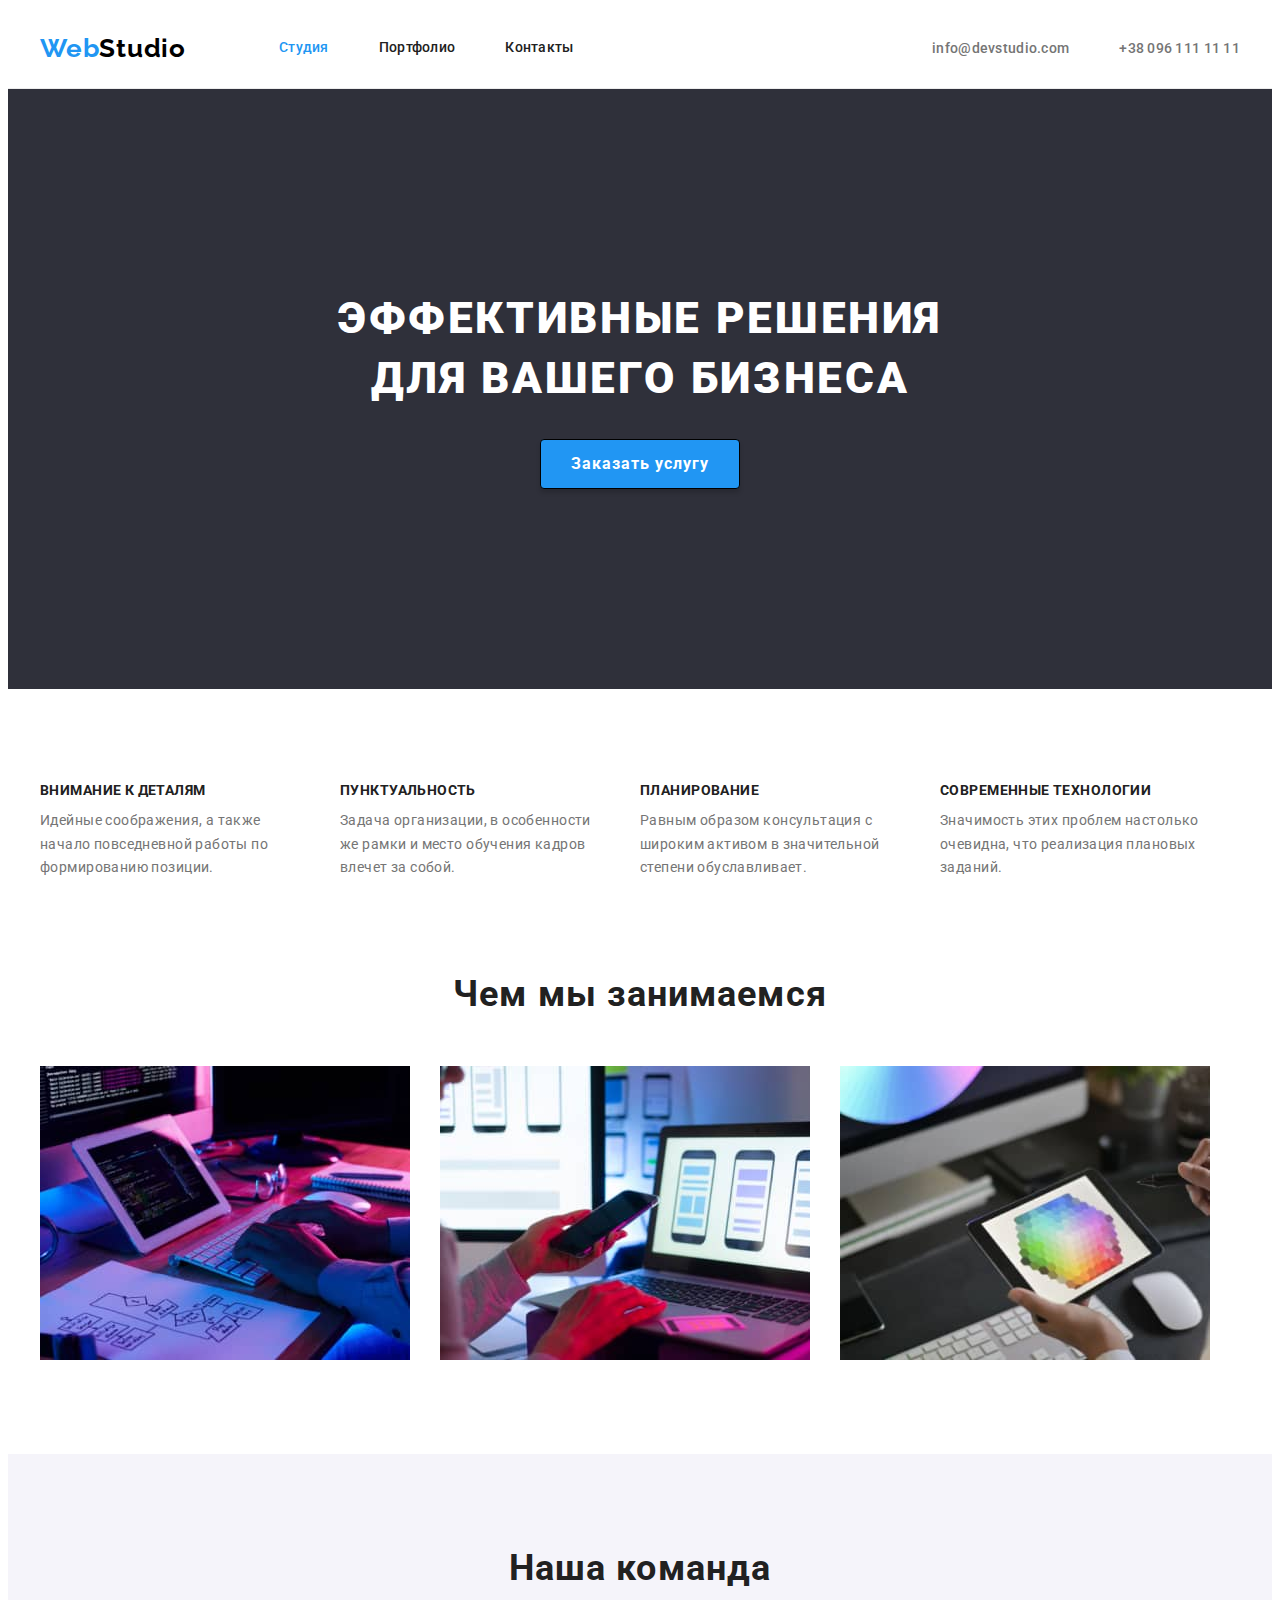
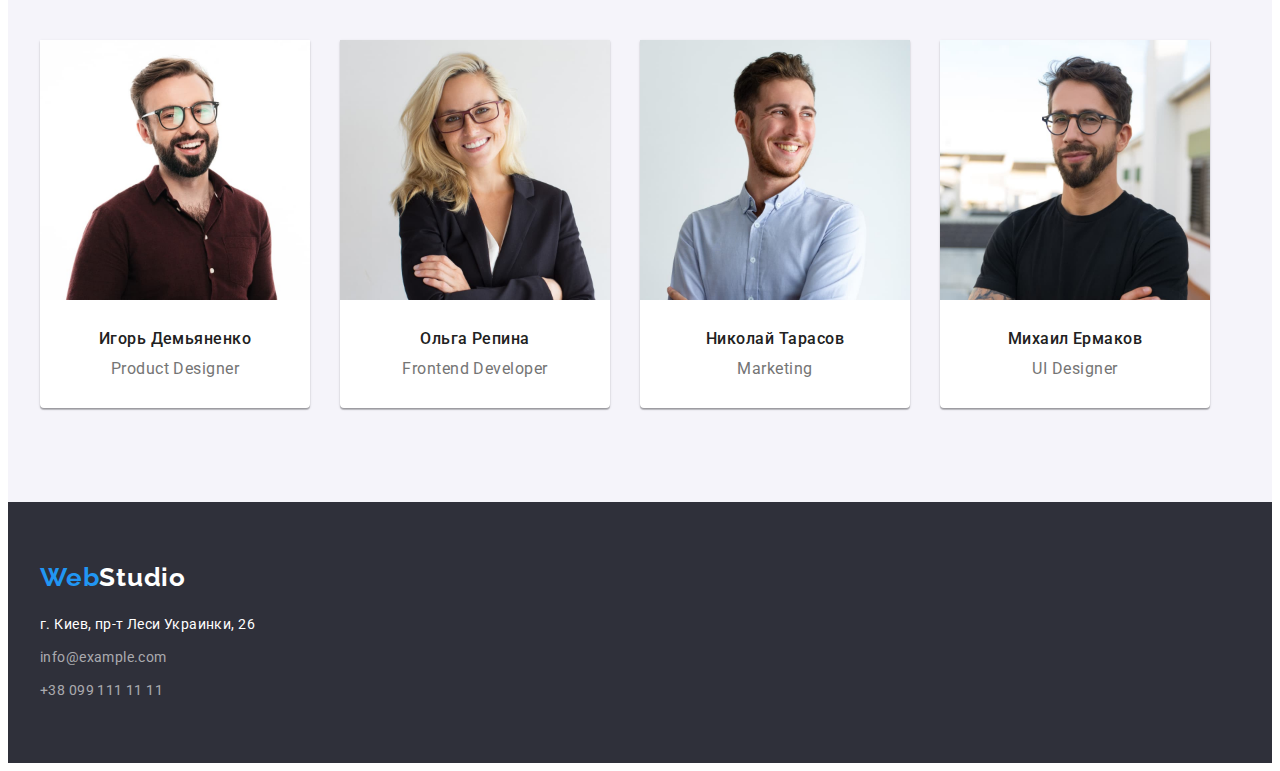
==== index.html @ dbb0ee48 "Initial commit" ====
<!DOCTYPE html>
<html lang="ru">
<head>
    <meta charset="UTF-8">
    <meta http-equiv="X-UA-Compatible" content="IE=edge">
    <meta name="viewport" content="width=device-width, initial-scale=1.0">
    <title>Web Studio (Version 2.1)</title>
    <link rel="preconnect" href="https://fonts.googleapis.com">
    <link rel="preconnect" href="https://fonts.gstatic.com" crossorigin>
    <link href="https://fonts.googleapis.com/css2?family=Raleway:wght@700&family=Roboto:wght@400;500;700;900&display=swap"
          rel="stylesheet">
    <link rel="stylesheet" href="https://cdnjs.cloudflare.com/ajax/libs/modern-normalize/1.1.0/modern-normalize.min.css"
        integrity="sha512-wpPYUAdjBVSE4KJnH1VR1HeZfpl1ub8YT/NKx4PuQ5NmX2tKuGu6U/JRp5y+Y8XG2tV+wKQpNHVUX03MfMFn9Q=="
        crossorigin="anonymous" referrerpolicy="no-referrer" />
    <link rel="stylesheet" href="./css/styles.css">
</head>
<body>
   <!-- Header -->
    <header class="header">
        <div class="header-container">
            <a class="logo" href="./index.html"><span class="logo-accent">Web</span>Studio</a>
            <nav class="navigation">
                <ul class="navigation-list">
                    <li class="navigation-item"><a class="navigation-link current" href="./index.html ">Студия</a></li>
                    <li class="navigation-item"><a class="navigation-link" href="./portfolio.html">Портфолио</a></li>
                    <li class="navigation-item"><a class="navigation-link" href="./index.html">Контакты</a></li>
                </ul>
            </nav>
            <ul class="contact">
                <li class="contact-item"><a class="contact-link" href="mailto:info@devstudio.com">info@devstudio.com</a></li>
                <li class="contact-item"><a class="contact-link" href="tel:+380961111111">+38 096 111 11 11</a></li>
            </ul>
        </div>
      </header>
    <main>
        <!-- Hero -->
        <section class="hero">
            <div class="hero-container">
                <h1 class="hero-title">Эффективные решения для  вашего бизнеса</h1>
                <button class="hero-btn" type="button">Заказать услугу</button>
            </div>

        </section>
        <!-- Benefits -->
        <section class="benefits">
            <div class="benefits-conteiner">
                <h2 class="benefits-title visually-hidden">Наши преимушества</h2>
                <ul class="benefits-list">
                    <li class="benefits-item">
                        <h3 class="benefits-subtitle">Внимание к деталям</h3>
                        <p class="benefits-text">Идейные соображения, а также начало повседневной работы по формированию позиции.</p>
                    </li>
                    <li class="benefits-item">
                        <h3 class="benefits-subtitle">Пунктуальность</h3>
                        <p class="benefits-text">Задача организации, в особенности же рамки и место обучения кадров влечет за собой.</p>
                    </li>
                    <li class="benefits-item">
                        <h3 class="benefits-subtitle">Планирование</h3>
                        <p class="benefits-text">Равным образом консультация с широким активом в значительной степени обуславливает.</p>
                    </li>
                    <li class="benefits-item">
                        <h3 class="benefits-subtitle">Современные технологии</h3>
                        <p class="benefits-text">Значимость этих проблем настолько очевидна, что реализация плановых заданий.</p>
                    </li>
                </ul>
            </div>
        </section>
        <!-- What we do -->
        <section class="works">
            <div class="work-contanier">
                <h2 class="works-title">Чем мы занимаемся</h2>
                <ul class="works-list">
                    <li class="works-item"><img src="./images/section-work-img-1.jpg" alt="Програмирование" width="370" height="294">
                    </li>
                    <li class="works-item"><img src="./images/section-work-img-2.jpg" alt="Разработка мобильных преложений" width="370"
                            height="294"></li>
                    <li class="works-item"><img src="./images/section-work-img-3.jpg" alt="Веб-дизайн" width="370" height="294"></li>
                </ul>
            </div>
        </section>
        <!-- Our team -->
        <section class="team">
            <div class="team-container">
                <h2 class="team-title">Наша команда</h2>
                <ul class="team-list">
                    <li class="team-item">
                        <img src="./images/section-team-img-1.jpg" alt="Фотография Игоря Демьяненко" width="270" height="260">
                            <div class="team-content">
                                <h3 class="team-subtitle">Игорь Демьяненко</h3>
                                <p class="team-text">Product Designer</p>
                            </div>
                    </li>
                    <li class="team-item">
                        <img src="./images/section-team-img-2.jpg" alt="Фотография Ольги Репиной" width="270" height="260">
                            <div class="team-content">
                                <h3 class="team-subtitle">Ольга Репина</h3>
                                <p class="team-text">Frontend Developer</p>
                            </div>
                    </li>
                    <li class="team-item">
                        <img src="./images/section-team-img-3.jpg" alt="Фотография Николая Тарасова" width="270" height="260">
                            <div class="team-content">
                                <h3 class="team-subtitle">Николай Тарасов</h3>
                                <p class="team-text">Marketing</p>
                        </div>
                    </li>
                    <li class="team-item">
                        <img src="./images/section-team-img-4.jpg" alt="Фотография Михаила Ермакова" width="270" height="260">
                            <div class="team-content">
                                <h3 class="team-subtitle">Михаил Ермаков</h3>
                                <p class="team-text">UI Designer</p>
                            </div>
                    </li>
                </ul>
            </div>
        </section>
    </main>
    <!-- Footer -->
    <footer class="footer">
        <div class="footer-container">
            <a class="logo" href="./index.html"><span class="logo-accent">Web</span>Studio</a>
            <address class="address">
                <ul class="address-list">
                    <li class="address-item"><a class="address-link map" href="https://goo.gl/maps/YhkQZhRq1PfooUT18">г. Киев, пр-т
                            Леси Украинки, 26</a> </li>
                    <li class="address-item"><a class="address-link" href="mailto:info@example.com">info@example.com</a></li>
                    <li class="address-item"><a class="address-link" href="tel:+380991111111">+38 099 111 11 11</a></li>
                </ul>
            </address>
        </div>
    </footer> 
</body>
</html>
---- css/styles.css ----
/* General styles */
:root {
    --main-text-color: #757575;
    --title-text-color: #212121;
    --white-text-color: #FFFFFF;
    --accent-color: #2196F3;
    --background-gray: #F5F4FA;
    --backgroun-white: #FFFFFF;
    --background-accent: #2F303A;
}

body {
    font-family: 'Roboto', sans-serif;
    color: var(--main-text-color);
    background-color: var(--background-white);
}
img {
    display: block; 
    max-width: 100%; 
    height: auto;
}
.header {
    border-bottom: 1px solid #ECECEC;
}
.header-container {
    display: flex;
    align-items: center;
    width: 1200px;
    margin-left: auto;
    margin-right: auto;
    padding-left: 15px;
    padding-right: 15px;
    }

/* Header */
.logo{
    margin-right: 93px;

    font-family: 'Raleway';
    font-weight: 700;
    font-size: 26px;
    line-height: 1.19;
    letter-spacing: 0.03em;
    color: #000000;
    text-decoration: none;
}

.logo-accent {
    color: var(--accent-color);
    }
.navigation {
    display: flex;
}
.navigation-list {
    display: flex;
    list-style: none;
    margin-top: 0;
    margin-bottom: 0;
    padding-left: 0;
}
.navigation-item {
    margin-right: 50px;
    }   
.navigation-item:last-child {
    margin-right: 0;
}
.navigation-link {
    display: block;
    text-decoration: none;
    font-weight: 500;
    font-size: 14px;
    line-height: 1.14; 
    letter-spacing: 0.02em;
    color: var(--title-text-color);
    padding-top: 32px;
    padding-bottom: 32px;
}
.navigation-link:hover,
.navigation-link:focus
.navigation-link:active{
    color: var(--accent-color);
}
.navigation-link.current{
    color: var(--accent-color);
}
.navigation-container{
    display: flex;
}
.contact{
    list-style: none;
    display: flex;
    margin-top: 0;
    margin-bottom: 0;
    margin-left: auto;
    padding-left: 0;
}
.contact-item + .contact-item {
    margin-left: 50px;
}
.contact-link{
    padding-top: 32px;
    padding-bottom: 32px;
    text-decoration: none;
    font-weight: 500;
    font-size: 14px;
    line-height: 1.14;
    letter-spacing: 0.02em;
    color: var(--main-text-color);
}

.contact-link:hover,
.contact-link:focus,
.contact-link:active{
    color: var(--accent-color);
}
/* Hero */
.hero{
    background-color:var(--background-accent);
    text-align: center;
}
.hero-container {
    width: 1200px;
    padding-top: 200px;
    padding-left: 15px;
    padding-right: 15px;
    padding-bottom: 200px;
    margin-left: auto;
    margin-right: auto;
}
.hero-title{
    margin-top: 0;
    margin-bottom: 30px;
    margin-left: auto;
    margin-right: auto;
    font-weight: 900;
    width: 696px;
    font-size: 44px;
    line-height: 1.36;
    text-align: center;
    letter-spacing: 0.06em;
    text-transform: uppercase;
    color: var(--white-text-color)
}
.hero-btn{
    width: 200px;
    height: 50px;
    font-family: 'Roboto';
    font-weight: 700;
    font-size: 16px;
    line-height: 1.88;
    align-items: center;
    text-align: center;
    letter-spacing: 0.06em;
    border: 1px solid #000000;
    box-sizing: border-box;
    box-shadow: 0px 4px 4px rgba(0, 0, 0, 0.15);
    border-radius: 4px;
    color: var(--white-text-color);
    background-color:var(--accent-color);
    cursor: pointer;
    }
.hero-btn:hover,
.hero-btn:focus{
    background-color: #188CE8;
    border: 1px solid #000000;
    box-sizing: border-box;
    box-shadow: 0px 4px 4px rgba(0, 0, 0, 0.15);
    border-radius: 4px;
}
/* Benefits */
.benefits {
    padding-bottom: 94px;
    padding-top: 94px;
}
.benefits-conteiner{
    width: 1200px;
    padding-left: 15px;
    padding-right: 15px;
    margin-left: auto;
    margin-right: auto;
}

.benefits-title.visually-hidden {
    position: absolute;
    width: 1px;
    height: 1px;
    margin: -1px;
    border: 0;
    padding: 0;
    white-space: nowrap;
    clip-path: inset(100%);
    clip: rect(0 0 0 0);
    overflow: hidden;
}
.benefits-list{
    margin-top: 0;
    margin-bottom: 0;
    padding-left: 0;
    display: flex;
    list-style: none;
}
.benefits-item {
    display: block;
    margin-right: 30px;
    width: 270px;
    }
.benefits-item:last-child{
    margin-right: 0;
}
.benefits-subtitle{
    margin-bottom: 10px;
    margin-top: 0;
    margin-left: 0;
    margin-right: 0;
    font-family: 'Roboto';
    font-weight: 700;
    font-size: 14px;
    line-height: 1.14;
    letter-spacing: 0.03em;
    text-transform: uppercase;
    color: var(--title-text-color);
}
.benefits-text{
    margin-top: 0;
    margin-bottom: 0;
    /* margin-right: 30px; */
    margin-left: 0;
    font-weight: 400;
    font-size: 14px;
    line-height: 1.71;    
    letter-spacing: 0.03em;
}
/* What we do */
.works {
    
    padding-bottom: 94px;
}
.work-contanier{
    width: 1200px;
    padding-left: 15px;
    padding-right: 15px;
    margin-left: auto;
    margin-right: auto;
}
.works-title{
    margin-top: 0;
    margin-bottom: 50px;
    margin-right: 0;
    font-weight: 700;
    font-size: 36px;
    line-height: 1.16;
    text-align: center;
    letter-spacing: 0.03em;
    color: var(--title-text-color);
}
.works-list{
    display: flex;
    margin-top: 0;
    margin-bottom: 0;
    padding-left: 0;
    list-style: none;
    margin-right: 0;
}
.works-item{
    margin-right: 30px;
}
.works-item:last-child{
    margin-right: 0;
}
/* Our team */
.team {
    background-color: var(--background-gray);
    padding-top: 94px;
    padding-bottom: 94px;
}
.team-container{
    width: 1200px;
    padding-left: 15px;
    padding-right: 15px;
    margin-left: auto;
    margin-right: auto;
}
.team-list{
    list-style: none;
    display: flex;
    margin-top: 0;
    margin-bottom: 0;
    padding-left: 0;
}
.team-title {
    margin-top: 0;
    margin-bottom: 50px;
    font-weight: 700;
    font-size: 36px;
    line-height: 1.16;
    text-align: center;
    letter-spacing: 0.03em;
    color: var(--title-text-color);
}
.team-item{
    margin-right: 30px;
    background: var(--backgroun-white);
    box-shadow: 0px 1px 3px rgba(0, 0, 0, 0.12),
    0px 1px 1px rgba(0, 0, 0, 0.14),
    0px 2px 1px rgba(0, 0, 0, 0.2);
    border-radius: 0px 0px 4px 4px;
}
.team-item:last-child{
    margin-right: 0;
}
.team-content {
    padding-top: 30px;
    padding-bottom: 30px;
}
.team-subtitle{
    margin-top: 0;
    margin-bottom: 10px;
    margin-left: auto;
    margin-right: auto;
    font-weight: 500;
    font-size: 16px;
    line-height: 1.18;
    letter-spacing: 0.03em;
    text-align: center;
    color: var(--title-text-color);
}
.team-text{
    margin-top: 0;
    margin-bottom: 0;
    text-align: center;
    font-weight: 400;
    font-size: 16px;
    line-height: 1.19;
    letter-spacing: 0.03em;
}

/* Footer */
.footer{
    background-color: var(--background-accent);
    padding-top: 60px;
    padding-bottom: 60px;
}
.footer-container {
    width: 1200px;
    padding-left: 15px;
    padding-right: 15px;
    margin-left: auto;
    margin-right: auto;
}
.footer-container .logo{
    margin-right: 0;
    margin-bottom: 20px;
    color: var(--white-text-color);
}
.address-item{
    margin-bottom: 9px;
}
.address-item:last-child{
    margin-bottom: 0;
}
.address-list{
    margin-top: 20px;
    margin-bottom: 0;
    padding-left: 0;
    list-style: none;

}
.address-link.map{
    color: var(--white-text-color);
}
.address-link{
    font-style: normal;
    text-decoration: none;
    font-weight: 400;
    font-size: 14px;
    line-height: 1.71;
    letter-spacing: 0.03em;
    color: rgba(255, 255, 255, 0.6);
}
.address-link:hover,
.address-link:focus{
    color: var(--accent-color);
}
/* Portfolio */
.portfolio {
    padding-top: 94px;
    padding-bottom: 94px;
}
.portfolio-container{
    width: 1200px;
    padding-left: 15px;
    padding-right: 15px;
    margin-left: auto;
    margin-right: auto;
    margin-bottom: 50px;
}
.portfolio-list{
    margin-top: 0;
    margin-bottom: 0;
    padding-left: 0;
    display: flex;
    list-style: none;
    justify-content: center;
}
.portfolio-item{
    margin-right: 8px;
}
.portfolio-item:last-child{
    margin-right: 0;
}
.portfolio-btn{
    background: var(--background-gray);
    box-sizing: border-box;
    height: 38px;
    padding: 6px 22px;
    border-radius: 4px;
    font-family: 'Roboto';
    font-style: normal;
    font-weight: 500;
    font-size: 16px;
    line-height: 1.62;
    letter-spacing: 0.03em;
    color: var(--title-text-color);
    cursor: pointer;
    border: none;
}
.portfolio-btn:hover,
.portfolio-btn:focus,
.portfolio-btn:active{
    background-color: var(--accent-color);
    color: var(--white-text-color);
    box-shadow: 0px 4px 4px rgba(0, 0, 0, 0.25);
}
/* Examples */
.examples-container{
    display: flex;
    width: 1200px;
    padding-left: 15px;
    padding-right: 15px;
    /* padding-top: 60px;
    padding-bottom: 60px; */
    margin-left: auto;
    margin-right: auto;
}
.examples-list{
    display: flex;
    flex-wrap: wrap;
    margin: 0;
    padding: 0;
    list-style: none;
    margin-top: -30px;
    margin-left: -30px;
}
.examples-item{
    flex-basis: calc(100% / 3 - 30px);
    background: var(--backgroun-white);
    margin-top: 30px;
    margin-left: 30px;


}
.examples-link{
    text-decoration: none;
}
.examples-link img{
    display: block;
}
.examples-text-content {
    padding: 20px;
    border: 1px solid #EEEEEE;
}
.examples-title{
    margin-top: 0;
    margin-bottom: 4px;
    font-family: 'Roboto';
    font-weight: 700;
    font-size: 18px;
    line-height: 2;
     letter-spacing: 0.06em;
    color: var(--title-text-color);
}
.examples-text{
    margin-top: 0;
    margin-bottom: 0;
    font-family: 'Roboto';
    font-style: normal;
    font-weight: 400;
    font-size: 16px;
    line-height: 1.88;
    letter-spacing: 0.03em;
    color: var(--main-text-color);
}
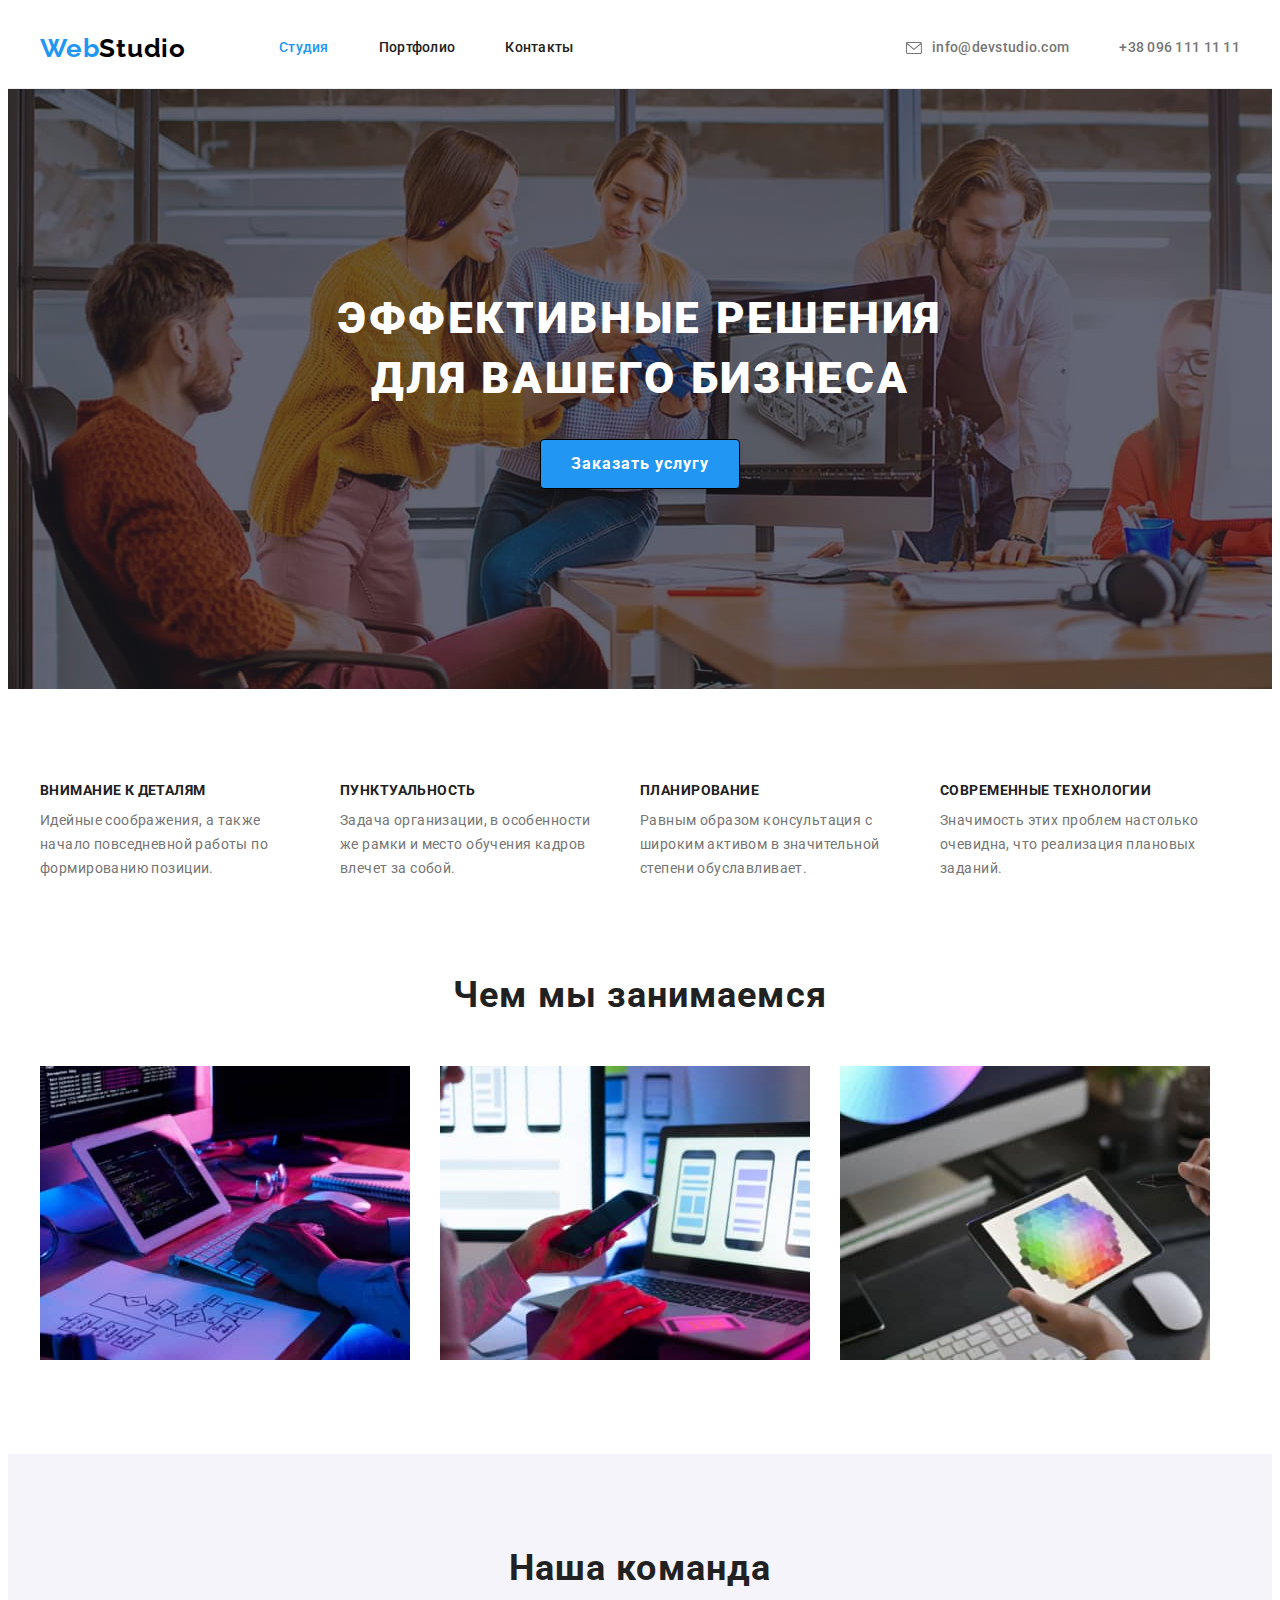
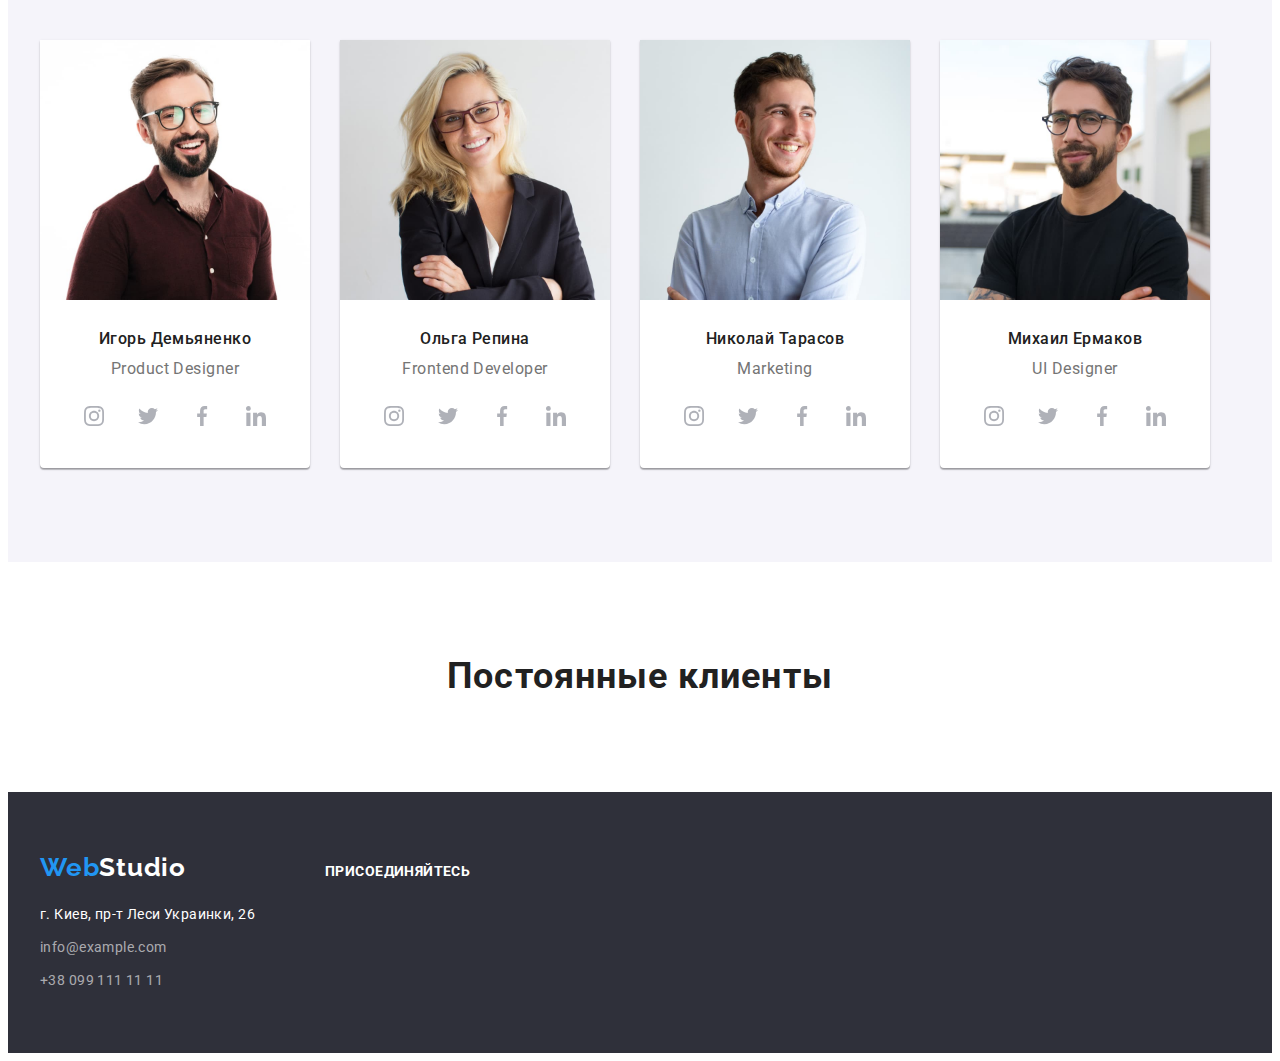
==== commit 332a67ae: "Виконує наполовину Homework 4" ====
--- a/index.html
+++ b/index.html
@@ -27,7 +27,12 @@
                 </ul>
             </nav>
             <ul class="contact">
-                <li class="contact-item"><a class="contact-link" href="mailto:info@devstudio.com">info@devstudio.com</a></li>
+                <li class="contact-item">
+                    <a class="contact-link" href="mailto:info@devstudio.com">
+                        <svg class="contact-icon" width="16" height="12">
+                            <use href="./images/icons.svg#icon-envelope"></use>
+                        </svg>info@devstudio.com</a>
+                </li>
                 <li class="contact-item"><a class="contact-link" href="tel:+380961111111">+38 096 111 11 11</a></li>
             </ul>
         </div>
@@ -88,6 +93,32 @@
                             <div class="team-content">
                                 <h3 class="team-subtitle">Игорь Демьяненко</h3>
                                 <p class="team-text">Product Designer</p>
+                                <ul class="socials-list">
+                                    <li class="social-item">
+                                        <a class="social-link" href="./index.html" aria-label="иконка Instagram">
+                                            <svg class="social-icon" width="20" height="20">
+                                                <use href="./images/icons.svg#icon-instagram"></use>
+                                            </svg>
+                                        </a></li>
+                                    <li class="social-item">
+                                        <a class="social-link" href="./index.html" aria-label="иконка Twitter">
+                                            <svg class="social-icon" width="20" height="20">
+                                                <use href="./images/icons.svg#icon-twitter"></use>
+                                            </svg>
+                                        </a></li>
+                                    <li class="social-item">
+                                        <a class="social-link" href="./index.html" aria-label="иконка Facebook">
+                                            <svg class="social-icon" width="20" height="20">
+                                                <use href="./images/icons.svg#icon-facebook"></use>
+                                            </svg>
+                                        </a></li>
+                                    <li class="social-item">
+                                        <a class="social-link" href="./index.html" aria-label="иконка LinkedIn">
+                                            <svg class="social-icon" width="20" height="20">
+                                                <use href="./images/icons.svg#icon-linkedin"></use>
+                                            </svg>
+                                        </a></li>
+                                </ul>
                             </div>
                     </li>
                     <li class="team-item">
@@ -95,6 +126,36 @@
                             <div class="team-content">
                                 <h3 class="team-subtitle">Ольга Репина</h3>
                                 <p class="team-text">Frontend Developer</p>
+                                <ul class="socials-list">
+                                    <li class="social-item">
+                                        <a class="social-link" href="./index.html" aria-label="иконка Instagram">
+                                            <svg class="social-icon" width="20" height="20">
+                                                <use href="./images/icons.svg#icon-instagram"></use>
+                                            </svg>
+                                        </a>
+                                    </li>
+                                    <li class="social-item">
+                                        <a class="social-link" href="./index.html" aria-label="иконка Twitter">
+                                            <svg class="social-icon" width="20" height="20">
+                                                <use href="./images/icons.svg#icon-twitter"></use>
+                                            </svg>
+                                        </a>
+                                    </li>
+                                    <li class="social-item">
+                                        <a class="social-link" href="./index.html" aria-label="иконка Facebook">
+                                            <svg class="social-icon" width="20" height="20">
+                                                <use href="./images/icons.svg#icon-facebook"></use>
+                                            </svg>
+                                        </a>
+                                    </li>
+                                    <li class="social-item">
+                                        <a class="social-link" href="./index.html" aria-label="иконка LinkedIn">
+                                            <svg class="social-icon" width="20" height="20">
+                                                <use href="./images/icons.svg#icon-linkedin"></use>
+                                            </svg>
+                                        </a>
+                                    </li>
+                                </ul>
                             </div>
                     </li>
                     <li class="team-item">
@@ -102,6 +163,36 @@
                             <div class="team-content">
                                 <h3 class="team-subtitle">Николай Тарасов</h3>
                                 <p class="team-text">Marketing</p>
+                                <ul class="socials-list">
+                                    <li class="social-item">
+                                        <a class="social-link" href="./index.html" aria-label="иконка Instagram">
+                                            <svg class="social-icon" width="20" height="20">
+                                                <use href="./images/icons.svg#icon-instagram"></use>
+                                            </svg>
+                                        </a>
+                                    </li>
+                                    <li class="social-item">
+                                        <a class="social-link" href="./index.html" aria-label="иконка Twitter">
+                                            <svg class="social-icon" width="20" height="20">
+                                                <use href="./images/icons.svg#icon-twitter"></use>
+                                            </svg>
+                                        </a>
+                                    </li>
+                                    <li class="social-item">
+                                        <a class="social-link" href="./index.html" aria-label="иконка Facebook">
+                                            <svg class="social-icon" width="20" height="20">
+                                                <use href="./images/icons.svg#icon-facebook"></use>
+                                            </svg>
+                                        </a>
+                                    </li>
+                                    <li class="social-item">
+                                        <a class="social-link" href="./index.html" aria-label="иконка LinkedIn">
+                                            <svg class="social-icon" width="20" height="20">
+                                                <use href="./images/icons.svg#icon-linkedin"></use>
+                                            </svg>
+                                        </a>
+                                    </li>
+                                </ul>
                         </div>
                     </li>
                     <li class="team-item">
@@ -109,8 +200,58 @@
                             <div class="team-content">
                                 <h3 class="team-subtitle">Михаил Ермаков</h3>
                                 <p class="team-text">UI Designer</p>
+                                <ul class="socials-list">
+                                    <li class="social-item">
+                                        <a class="social-link" href="./index.html" aria-label="иконка Instagram">
+                                            <svg class="social-icon" width="20" height="20">
+                                                <use href="./images/icons.svg#icon-instagram"></use>
+                                            </svg>
+                                        </a>
+                                    </li>
+                                    <li class="social-item">
+                                        <a class="social-link" href="./index.html" aria-label="иконка Twitter">
+                                            <svg class="social-icon" width="20" height="20">
+                                                <use href="./images/icons.svg#icon-twitter"></use>
+                                            </svg>
+                                        </a>
+                                    </li>
+                                    <li class="social-item">
+                                        <a class="social-link" href="./index.html" aria-label="иконка Facebook">
+                                            <svg class="social-icon" width="20" height="20">
+                                                <use href="./images/icons.svg#icon-facebook"></use>
+                                            </svg>
+                                        </a>
+                                    </li>
+                                    <li class="social-item">
+                                        <a class="social-link" href="./index.html" aria-label="иконка LinkedIn">
+                                            <svg class="social-icon" width="20" height="20">
+                                                <use href="./images/icons.svg#icon-linkedin"></use>
+                                            </svg>
+                                        </a>
+                                    </li>
+                                </ul>
                             </div>
                     </li>
+                </ul>
+            </div>
+        </section>
+        <!-- Clients -->
+        <section class="clients">
+            <div class="clients-container">
+                <h2 class="clients-title">Постоянные клиенты</h2>
+                <ul class="clients-list">
+                    <li class="clients-item">
+                        <a class="clients-link" href="./index.html"></a></li>
+                    <li class="clients-item">
+                        <a class="clients-link" href="./index.html"></a></li>
+                    <li class="clients-item">
+                        <a class="clients-link" href="./index.html"></a></li>
+                    <li class="clients-item">
+                        <a class="clients-link" href="./index.html"></a></li>
+                    <li class="clients-item">
+                        <a class="clients-link" href="./index.html"></a></li>
+                    <li class="clients-item">
+                        <a class="clients-link" href="./index.html"></a></li>
                 </ul>
             </div>
         </section>
@@ -118,6 +259,7 @@
     <!-- Footer -->
     <footer class="footer">
         <div class="footer-container">
+            <div class="footer-content">
             <a class="logo" href="./index.html"><span class="logo-accent">Web</span>Studio</a>
             <address class="address">
                 <ul class="address-list">
@@ -127,6 +269,16 @@
                     <li class="address-item"><a class="address-link" href="tel:+380991111111">+38 099 111 11 11</a></li>
                 </ul>
             </address>
+            </div>
+            <div class="join">
+                <h3 class="join-title">присоединяйтесь</h3>
+                <ul class="join-list">
+                    <li class="join-item"><a class="join-link" href="./index.html""></a></li>
+                    <li class="join-item"><a class="join-link" href="./index.html""></a></li>
+                    <li class="join-item"><a class="join-link" href="./index.html""></a></li>
+                    <li class="join-item"><a class="join-link" href="./index.html""></a></li>
+                </ul>
+            </div>
         </div>
     </footer> 
 </body>
--- a/css/styles.css
+++ b/css/styles.css
@@ -1,492 +1,586 @@
 /* General styles */
 :root {
-    --main-text-color: #757575;
-    --title-text-color: #212121;
-    --white-text-color: #FFFFFF;
-    --accent-color: #2196F3;
-    --background-gray: #F5F4FA;
-    --backgroun-white: #FFFFFF;
-    --background-accent: #2F303A;
+  --main-text-color: #757575;
+  --title-text-color: #212121;
+  --white-text-color: #ffffff;
+  --accent-color: #2196f3;
+  --grey-icon-color: #afb1b8;
+  --background-gray: #f5f4fa;
+  --backgroun-white: #ffffff;
+  --background-accent: #2f303a;
 }
 
 body {
-    font-family: 'Roboto', sans-serif;
-    color: var(--main-text-color);
-    background-color: var(--background-white);
+  font-family: 'Roboto', sans-serif;
+  color: var(--main-text-color);
+  background-color: var(--background-white);
 }
 img {
-    display: block; 
-    max-width: 100%; 
-    height: auto;
+  display: block;
+  max-width: 100%;
+  height: auto;
 }
 .header {
-    border-bottom: 1px solid #ECECEC;
+  border-bottom: 1px solid #ececec;
 }
 .header-container {
-    display: flex;
-    align-items: center;
-    width: 1200px;
-    margin-left: auto;
-    margin-right: auto;
-    padding-left: 15px;
-    padding-right: 15px;
-    }
+  display: flex;
+  align-items: center;
+  width: 1200px;
+  margin-left: auto;
+  margin-right: auto;
+  padding-left: 15px;
+  padding-right: 15px;
+}
 
 /* Header */
-.logo{
-    margin-right: 93px;
-
-    font-family: 'Raleway';
-    font-weight: 700;
-    font-size: 26px;
-    line-height: 1.19;
-    letter-spacing: 0.03em;
-    color: #000000;
-    text-decoration: none;
+.logo {
+  margin-right: 93px;
+
+  font-family: 'Raleway';
+  font-weight: 700;
+  font-size: 26px;
+  line-height: 1.19;
+  letter-spacing: 0.03em;
+  color: #000000;
+  text-decoration: none;
 }
 
 .logo-accent {
-    color: var(--accent-color);
-    }
+  color: var(--accent-color);
+}
 .navigation {
-    display: flex;
+  display: flex;
 }
 .navigation-list {
-    display: flex;
-    list-style: none;
-    margin-top: 0;
-    margin-bottom: 0;
-    padding-left: 0;
+  display: flex;
+  list-style: none;
+  margin-top: 0;
+  margin-bottom: 0;
+  padding-left: 0;
 }
 .navigation-item {
-    margin-right: 50px;
-    }   
+  margin-right: 50px;
+}
 .navigation-item:last-child {
-    margin-right: 0;
+  margin-right: 0;
 }
 .navigation-link {
-    display: block;
-    text-decoration: none;
-    font-weight: 500;
-    font-size: 14px;
-    line-height: 1.14; 
-    letter-spacing: 0.02em;
-    color: var(--title-text-color);
-    padding-top: 32px;
-    padding-bottom: 32px;
+  display: block;
+  text-decoration: none;
+  font-weight: 500;
+  font-size: 14px;
+  line-height: 1.14;
+  letter-spacing: 0.02em;
+  color: var(--title-text-color);
+  padding-top: 32px;
+  padding-bottom: 32px;
 }
 .navigation-link:hover,
-.navigation-link:focus
-.navigation-link:active{
-    color: var(--accent-color);
-}
-.navigation-link.current{
-    color: var(--accent-color);
-}
-.navigation-container{
-    display: flex;
-}
-.contact{
-    list-style: none;
-    display: flex;
-    margin-top: 0;
-    margin-bottom: 0;
-    margin-left: auto;
-    padding-left: 0;
+.navigation-link:focus .navigation-link:active {
+  color: var(--accent-color);
+}
+.navigation-link.current {
+  color: var(--accent-color);
+}
+.navigation-container {
+  display: flex;
+}
+.contact {
+  list-style: none;
+  display: flex;
+  margin-top: 0;
+  margin-bottom: 0;
+  margin-left: auto;
+  padding-left: 0;
+}
+.contact-item {
 }
 .contact-item + .contact-item {
-    margin-left: 50px;
-}
-.contact-link{
-    padding-top: 32px;
-    padding-bottom: 32px;
-    text-decoration: none;
-    font-weight: 500;
-    font-size: 14px;
-    line-height: 1.14;
-    letter-spacing: 0.02em;
-    color: var(--main-text-color);
+  margin-left: 50px;
+}
+.contact-link {
+  display: flex;
+  align-items: center;
+  justify-content: center;
+  padding-top: 32px;
+  padding-bottom: 32px;
+  text-decoration: none;
+  font-weight: 500;
+  font-size: 14px;
+  line-height: 1.14;
+  letter-spacing: 0.02em;
+  color: var(--main-text-color);
+}
+.contact-icon {
+  margin-right: 10px;
+  fill: var(--main-text-color);
 }
 
 .contact-link:hover,
 .contact-link:focus,
-.contact-link:active{
-    color: var(--accent-color);
+.contact-link:active {
+  color: var(--accent-color);
 }
 /* Hero */
-.hero{
-    background-color:var(--background-accent);
-    text-align: center;
+.hero {
+  background-image: linear-gradient(to right, rgba(47, 48, 58, 0.4), rgba(47, 48, 58, 0.4)),
+    url(../images/hero.jpg);
+  background-color: var(--background-accent);
+  text-align: center;
+  max-width: 1600px;
+  min-height: 600px;
+  margin-left: auto;
+  margin-right: auto;
+
+  background-size: cover;
 }
 .hero-container {
-    width: 1200px;
-    padding-top: 200px;
-    padding-left: 15px;
-    padding-right: 15px;
-    padding-bottom: 200px;
-    margin-left: auto;
-    margin-right: auto;
-}
-.hero-title{
-    margin-top: 0;
-    margin-bottom: 30px;
-    margin-left: auto;
-    margin-right: auto;
-    font-weight: 900;
-    width: 696px;
-    font-size: 44px;
-    line-height: 1.36;
-    text-align: center;
-    letter-spacing: 0.06em;
-    text-transform: uppercase;
-    color: var(--white-text-color)
-}
-.hero-btn{
-    width: 200px;
-    height: 50px;
-    font-family: 'Roboto';
-    font-weight: 700;
-    font-size: 16px;
-    line-height: 1.88;
-    align-items: center;
-    text-align: center;
-    letter-spacing: 0.06em;
-    border: 1px solid #000000;
-    box-sizing: border-box;
-    box-shadow: 0px 4px 4px rgba(0, 0, 0, 0.15);
-    border-radius: 4px;
-    color: var(--white-text-color);
-    background-color:var(--accent-color);
-    cursor: pointer;
-    }
+  width: 1200px;
+  padding-top: 200px;
+  padding-left: 15px;
+  padding-right: 15px;
+  padding-bottom: 200px;
+  margin-left: auto;
+  margin-right: auto;
+}
+.hero-title {
+  margin-top: 0;
+  margin-bottom: 30px;
+  margin-left: auto;
+  margin-right: auto;
+  font-weight: 900;
+  width: 696px;
+  font-size: 44px;
+  line-height: 1.36;
+  text-align: center;
+  letter-spacing: 0.06em;
+  text-transform: uppercase;
+  color: var(--white-text-color);
+}
+.hero-btn {
+  width: 200px;
+  height: 50px;
+  font-family: 'Roboto';
+  font-weight: 700;
+  font-size: 16px;
+  line-height: 1.88;
+  align-items: center;
+  text-align: center;
+  letter-spacing: 0.06em;
+  border: 1px solid #000000;
+  box-sizing: border-box;
+  box-shadow: 0px 4px 4px rgba(0, 0, 0, 0.15);
+  border-radius: 4px;
+  color: var(--white-text-color);
+  background-color: var(--accent-color);
+  cursor: pointer;
+}
 .hero-btn:hover,
-.hero-btn:focus{
-    background-color: #188CE8;
-    border: 1px solid #000000;
-    box-sizing: border-box;
-    box-shadow: 0px 4px 4px rgba(0, 0, 0, 0.15);
-    border-radius: 4px;
+.hero-btn:focus {
+  background-color: #188ce8;
+  border: 1px solid #000000;
+  box-sizing: border-box;
+  box-shadow: 0px 4px 4px rgba(0, 0, 0, 0.15);
+  border-radius: 4px;
 }
 /* Benefits */
 .benefits {
-    padding-bottom: 94px;
-    padding-top: 94px;
-}
-.benefits-conteiner{
-    width: 1200px;
-    padding-left: 15px;
-    padding-right: 15px;
-    margin-left: auto;
-    margin-right: auto;
+  padding-bottom: 94px;
+  padding-top: 94px;
+}
+.benefits-conteiner {
+  width: 1200px;
+  padding-left: 15px;
+  padding-right: 15px;
+  margin-left: auto;
+  margin-right: auto;
 }
 
 .benefits-title.visually-hidden {
-    position: absolute;
-    width: 1px;
-    height: 1px;
-    margin: -1px;
-    border: 0;
-    padding: 0;
-    white-space: nowrap;
-    clip-path: inset(100%);
-    clip: rect(0 0 0 0);
-    overflow: hidden;
-}
-.benefits-list{
-    margin-top: 0;
-    margin-bottom: 0;
-    padding-left: 0;
-    display: flex;
-    list-style: none;
+  position: absolute;
+  width: 1px;
+  height: 1px;
+  margin: -1px;
+  border: 0;
+  padding: 0;
+  white-space: nowrap;
+  clip-path: inset(100%);
+  clip: rect(0 0 0 0);
+  overflow: hidden;
+}
+.benefits-list {
+  margin-top: 0;
+  margin-bottom: 0;
+  padding-left: 0;
+  display: flex;
+  list-style: none;
 }
 .benefits-item {
-    display: block;
-    margin-right: 30px;
-    width: 270px;
-    }
-.benefits-item:last-child{
-    margin-right: 0;
-}
-.benefits-subtitle{
-    margin-bottom: 10px;
-    margin-top: 0;
-    margin-left: 0;
-    margin-right: 0;
-    font-family: 'Roboto';
-    font-weight: 700;
-    font-size: 14px;
-    line-height: 1.14;
-    letter-spacing: 0.03em;
-    text-transform: uppercase;
-    color: var(--title-text-color);
-}
-.benefits-text{
-    margin-top: 0;
-    margin-bottom: 0;
-    /* margin-right: 30px; */
-    margin-left: 0;
-    font-weight: 400;
-    font-size: 14px;
-    line-height: 1.71;    
-    letter-spacing: 0.03em;
+  display: block;
+  margin-right: 30px;
+  width: 270px;
+}
+.benefits-item:last-child {
+  margin-right: 0;
+}
+.benefits-subtitle {
+  margin-bottom: 10px;
+  margin-top: 0;
+  margin-left: 0;
+  margin-right: 0;
+  font-family: 'Roboto';
+  font-weight: 700;
+  font-size: 14px;
+  line-height: 1.14;
+  letter-spacing: 0.03em;
+  text-transform: uppercase;
+  color: var(--title-text-color);
+}
+.benefits-text {
+  margin-top: 0;
+  margin-bottom: 0;
+  /* margin-right: 30px; */
+  margin-left: 0;
+  font-weight: 400;
+  font-size: 14px;
+  line-height: 1.71;
+  letter-spacing: 0.03em;
 }
 /* What we do */
 .works {
-    
-    padding-bottom: 94px;
-}
-.work-contanier{
-    width: 1200px;
-    padding-left: 15px;
-    padding-right: 15px;
-    margin-left: auto;
-    margin-right: auto;
-}
-.works-title{
-    margin-top: 0;
-    margin-bottom: 50px;
-    margin-right: 0;
-    font-weight: 700;
-    font-size: 36px;
-    line-height: 1.16;
-    text-align: center;
-    letter-spacing: 0.03em;
-    color: var(--title-text-color);
-}
-.works-list{
-    display: flex;
-    margin-top: 0;
-    margin-bottom: 0;
-    padding-left: 0;
-    list-style: none;
-    margin-right: 0;
-}
-.works-item{
-    margin-right: 30px;
-}
-.works-item:last-child{
-    margin-right: 0;
+  padding-bottom: 94px;
+}
+.work-contanier {
+  width: 1200px;
+  padding-left: 15px;
+  padding-right: 15px;
+  margin-left: auto;
+  margin-right: auto;
+}
+.works-title {
+  margin-top: 0;
+  margin-bottom: 50px;
+  margin-right: 0;
+  font-weight: 700;
+  font-size: 36px;
+  line-height: 1.16;
+  text-align: center;
+  letter-spacing: 0.03em;
+  color: var(--title-text-color);
+}
+.works-list {
+  display: flex;
+  margin-top: 0;
+  margin-bottom: 0;
+  padding-left: 0;
+  list-style: none;
+  margin-right: 0;
+}
+.works-item {
+  margin-right: 30px;
+}
+.works-item:last-child {
+  margin-right: 0;
 }
 /* Our team */
 .team {
-    background-color: var(--background-gray);
-    padding-top: 94px;
-    padding-bottom: 94px;
-}
-.team-container{
-    width: 1200px;
-    padding-left: 15px;
-    padding-right: 15px;
-    margin-left: auto;
-    margin-right: auto;
-}
-.team-list{
-    list-style: none;
-    display: flex;
-    margin-top: 0;
-    margin-bottom: 0;
-    padding-left: 0;
+  background-color: var(--background-gray);
+  padding-top: 94px;
+  padding-bottom: 94px;
+}
+.team-container {
+  width: 1200px;
+  padding-left: 15px;
+  padding-right: 15px;
+  margin-left: auto;
+  margin-right: auto;
+}
+.team-list {
+  list-style: none;
+  display: flex;
+  margin-top: 0;
+  margin-bottom: 0;
+  padding-left: 0;
 }
 .team-title {
-    margin-top: 0;
-    margin-bottom: 50px;
-    font-weight: 700;
-    font-size: 36px;
-    line-height: 1.16;
-    text-align: center;
-    letter-spacing: 0.03em;
-    color: var(--title-text-color);
-}
-.team-item{
-    margin-right: 30px;
-    background: var(--backgroun-white);
-    box-shadow: 0px 1px 3px rgba(0, 0, 0, 0.12),
-    0px 1px 1px rgba(0, 0, 0, 0.14),
+  margin-top: 0;
+  margin-bottom: 50px;
+  font-weight: 700;
+  font-size: 36px;
+  line-height: 1.16;
+  text-align: center;
+  letter-spacing: 0.03em;
+  color: var(--title-text-color);
+}
+.team-item {
+  margin-right: 30px;
+  background: var(--backgroun-white);
+  box-shadow: 0px 1px 3px rgba(0, 0, 0, 0.12), 0px 1px 1px rgba(0, 0, 0, 0.14),
     0px 2px 1px rgba(0, 0, 0, 0.2);
-    border-radius: 0px 0px 4px 4px;
-}
-.team-item:last-child{
-    margin-right: 0;
+  border-radius: 0px 0px 4px 4px;
+}
+.team-item:last-child {
+  margin-right: 0;
 }
 .team-content {
-    padding-top: 30px;
-    padding-bottom: 30px;
-}
-.team-subtitle{
-    margin-top: 0;
-    margin-bottom: 10px;
-    margin-left: auto;
-    margin-right: auto;
-    font-weight: 500;
-    font-size: 16px;
-    line-height: 1.18;
-    letter-spacing: 0.03em;
-    text-align: center;
-    color: var(--title-text-color);
-}
-.team-text{
-    margin-top: 0;
-    margin-bottom: 0;
-    text-align: center;
-    font-weight: 400;
-    font-size: 16px;
-    line-height: 1.19;
-    letter-spacing: 0.03em;
+  padding-top: 30px;
+  padding-bottom: 30px;
+}
+.team-subtitle {
+  margin-top: 0;
+  margin-bottom: 10px;
+  margin-left: auto;
+  margin-right: auto;
+  font-weight: 500;
+  font-size: 16px;
+  line-height: 1.18;
+  letter-spacing: 0.03em;
+  text-align: center;
+  color: var(--title-text-color);
+}
+.team-text {
+  margin-top: 0;
+  margin-bottom: 16px;
+  text-align: center;
+  font-weight: 400;
+  font-size: 16px;
+  line-height: 1.19;
+  letter-spacing: 0.03em;
+}
+.socials-list {
+  list-style: none;
+  display: flex;
+  margin-top: 0;
+  margin-bottom: 0;
+  padding-left: 0;
+  justify-content: center;
+  align-items: center;
+  gap: 10px;
+}
+.social-item {
+}
+.social-link {
+  display: flex;
+  align-items: center;
+  justify-content: center;
+  width: 44px;
+  height: 44px;
+  border-radius: 50%;
+}
+.social-icon {
+  fill: var(--grey-icon-color);
+}
+.social-link:hover,
+.social-link:focus {
+  background-color: var(--accent-color);
+}
+.social-link:hover .social-icon,
+.social-link:focus .social-icon {
+  fill: var(--white-text-color);
+}
+/* Clients */
+.clients {
+  padding-top: 94px;
+  padding-bottom: 94px;
+}
+.clients-container {
+  width: 1200px;
+  padding-left: 15px;
+  padding-right: 15px;
+  margin-left: auto;
+  margin-right: auto;
+}
+.clients-title {
+  margin: 0;
+  font-style: normal;
+  font-weight: 700;
+  font-size: 36px;
+  line-height: 1.16;
+  text-align: center;
+  letter-spacing: 0.03em;
+  color: var(--title-text-color);
+}
+.clients-list {
+  list-style: none;
+  display: flex;
+  margin-top: 0;
+  margin-bottom: 0;
+  padding-left: 0;
 }
 
 /* Footer */
-.footer{
-    background-color: var(--background-accent);
-    padding-top: 60px;
-    padding-bottom: 60px;
+.footer {
+  background-color: var(--background-accent);
+  padding-top: 60px;
+  padding-bottom: 60px;
 }
 .footer-container {
-    width: 1200px;
-    padding-left: 15px;
-    padding-right: 15px;
-    margin-left: auto;
-    margin-right: auto;
-}
-.footer-container .logo{
-    margin-right: 0;
-    margin-bottom: 20px;
-    color: var(--white-text-color);
-}
-.address-item{
-    margin-bottom: 9px;
-}
-.address-item:last-child{
-    margin-bottom: 0;
-}
-.address-list{
-    margin-top: 20px;
-    margin-bottom: 0;
-    padding-left: 0;
-    list-style: none;
-
-}
-.address-link.map{
-    color: var(--white-text-color);
-}
-.address-link{
-    font-style: normal;
-    text-decoration: none;
-    font-weight: 400;
-    font-size: 14px;
-    line-height: 1.71;
-    letter-spacing: 0.03em;
-    color: rgba(255, 255, 255, 0.6);
+  width: 1200px;
+  padding-left: 15px;
+  padding-right: 15px;
+  margin-left: auto;
+  margin-right: auto;
+  display: flex;
+  align-items: baseline;
+}
+.footer-content {
+  margin-right: 70px;
+}
+.footer-container .logo {
+  margin-right: 0;
+  margin-bottom: 20px;
+  color: var(--white-text-color);
+}
+.address-item {
+  margin-bottom: 9px;
+}
+.address-item:last-child {
+  margin-bottom: 0;
+}
+.address-list {
+  margin-top: 20px;
+  margin-bottom: 0;
+  padding-left: 0;
+  list-style: none;
+}
+.address-link.map {
+  color: var(--white-text-color);
+}
+.address-link {
+  font-style: normal;
+  text-decoration: none;
+  font-weight: 400;
+  font-size: 14px;
+  line-height: 1.71;
+  letter-spacing: 0.03em;
+  color: rgba(255, 255, 255, 0.6);
 }
 .address-link:hover,
-.address-link:focus{
-    color: var(--accent-color);
-}
+.address-link:focus {
+  color: var(--accent-color);
+}
+.join-title {
+  margin: 0;
+  font-style: normal;
+  font-weight: 700;
+  font-size: 14px;
+  line-height: 1.14;
+  letter-spacing: 0.03em;
+  text-transform: uppercase;
+  color: var(--white-text-color);
+}
+.join-list {
+  margin-top: 20px;
+  margin-bottom: 0;
+  padding-left: 0;
+  list-style: none;
+}
+
 /* Portfolio */
 .portfolio {
-    padding-top: 94px;
-    padding-bottom: 94px;
-}
-.portfolio-container{
-    width: 1200px;
-    padding-left: 15px;
-    padding-right: 15px;
-    margin-left: auto;
-    margin-right: auto;
-    margin-bottom: 50px;
-}
-.portfolio-list{
-    margin-top: 0;
-    margin-bottom: 0;
-    padding-left: 0;
-    display: flex;
-    list-style: none;
-    justify-content: center;
-}
-.portfolio-item{
-    margin-right: 8px;
-}
-.portfolio-item:last-child{
-    margin-right: 0;
-}
-.portfolio-btn{
-    background: var(--background-gray);
-    box-sizing: border-box;
-    height: 38px;
-    padding: 6px 22px;
-    border-radius: 4px;
-    font-family: 'Roboto';
-    font-style: normal;
-    font-weight: 500;
-    font-size: 16px;
-    line-height: 1.62;
-    letter-spacing: 0.03em;
-    color: var(--title-text-color);
-    cursor: pointer;
-    border: none;
+  padding-top: 94px;
+  padding-bottom: 94px;
+}
+.portfolio-container {
+  width: 1200px;
+  padding-left: 15px;
+  padding-right: 15px;
+  margin-left: auto;
+  margin-right: auto;
+  margin-bottom: 50px;
+}
+.portfolio-list {
+  margin-top: 0;
+  margin-bottom: 0;
+  padding-left: 0;
+  display: flex;
+  list-style: none;
+  justify-content: center;
+}
+.portfolio-item {
+  margin-right: 8px;
+}
+.portfolio-item:last-child {
+  margin-right: 0;
+}
+.portfolio-btn {
+  background: var(--background-gray);
+  box-sizing: border-box;
+  height: 38px;
+  padding: 6px 22px;
+  border-radius: 4px;
+  font-family: 'Roboto';
+  font-style: normal;
+  font-weight: 500;
+  font-size: 16px;
+  line-height: 1.62;
+  letter-spacing: 0.03em;
+  color: var(--title-text-color);
+  cursor: pointer;
+  border: none;
 }
 .portfolio-btn:hover,
 .portfolio-btn:focus,
-.portfolio-btn:active{
-    background-color: var(--accent-color);
-    color: var(--white-text-color);
-    box-shadow: 0px 4px 4px rgba(0, 0, 0, 0.25);
+.portfolio-btn:active {
+  background-color: var(--accent-color);
+  color: var(--white-text-color);
+  box-shadow: 0px 4px 4px rgba(0, 0, 0, 0.25);
 }
 /* Examples */
-.examples-container{
-    display: flex;
-    width: 1200px;
-    padding-left: 15px;
-    padding-right: 15px;
-    /* padding-top: 60px;
+.examples-container {
+  display: flex;
+  width: 1200px;
+  padding-left: 15px;
+  padding-right: 15px;
+  /* padding-top: 60px;
     padding-bottom: 60px; */
-    margin-left: auto;
-    margin-right: auto;
-}
-.examples-list{
-    display: flex;
-    flex-wrap: wrap;
-    margin: 0;
-    padding: 0;
-    list-style: none;
-    margin-top: -30px;
-    margin-left: -30px;
-}
-.examples-item{
-    flex-basis: calc(100% / 3 - 30px);
-    background: var(--backgroun-white);
-    margin-top: 30px;
-    margin-left: 30px;
-
-
-}
-.examples-link{
-    text-decoration: none;
-}
-.examples-link img{
-    display: block;
+  margin-left: auto;
+  margin-right: auto;
+}
+.examples-list {
+  display: flex;
+  flex-wrap: wrap;
+  margin: 0;
+  padding: 0;
+  list-style: none;
+  margin-top: -30px;
+  margin-left: -30px;
+}
+.examples-item {
+  flex-basis: calc(100% / 3 - 30px);
+  background: var(--backgroun-white);
+  margin-top: 30px;
+  margin-left: 30px;
+}
+.examples-link {
+  text-decoration: none;
+}
+.examples-link img {
+  display: block;
 }
 .examples-text-content {
-    padding: 20px;
-    border: 1px solid #EEEEEE;
-}
-.examples-title{
-    margin-top: 0;
-    margin-bottom: 4px;
-    font-family: 'Roboto';
-    font-weight: 700;
-    font-size: 18px;
-    line-height: 2;
-     letter-spacing: 0.06em;
-    color: var(--title-text-color);
-}
-.examples-text{
-    margin-top: 0;
-    margin-bottom: 0;
-    font-family: 'Roboto';
-    font-style: normal;
-    font-weight: 400;
-    font-size: 16px;
-    line-height: 1.88;
-    letter-spacing: 0.03em;
-    color: var(--main-text-color);
-}+  padding: 20px;
+  border: 1px solid #eeeeee;
+}
+.examples-title {
+  margin-top: 0;
+  margin-bottom: 4px;
+  font-family: 'Roboto';
+  font-weight: 700;
+  font-size: 18px;
+  line-height: 2;
+  letter-spacing: 0.06em;
+  color: var(--title-text-color);
+}
+.examples-text {
+  margin-top: 0;
+  margin-bottom: 0;
+  font-family: 'Roboto';
+  font-style: normal;
+  font-weight: 400;
+  font-size: 16px;
+  line-height: 1.88;
+  letter-spacing: 0.03em;
+  color: var(--main-text-color);
+}
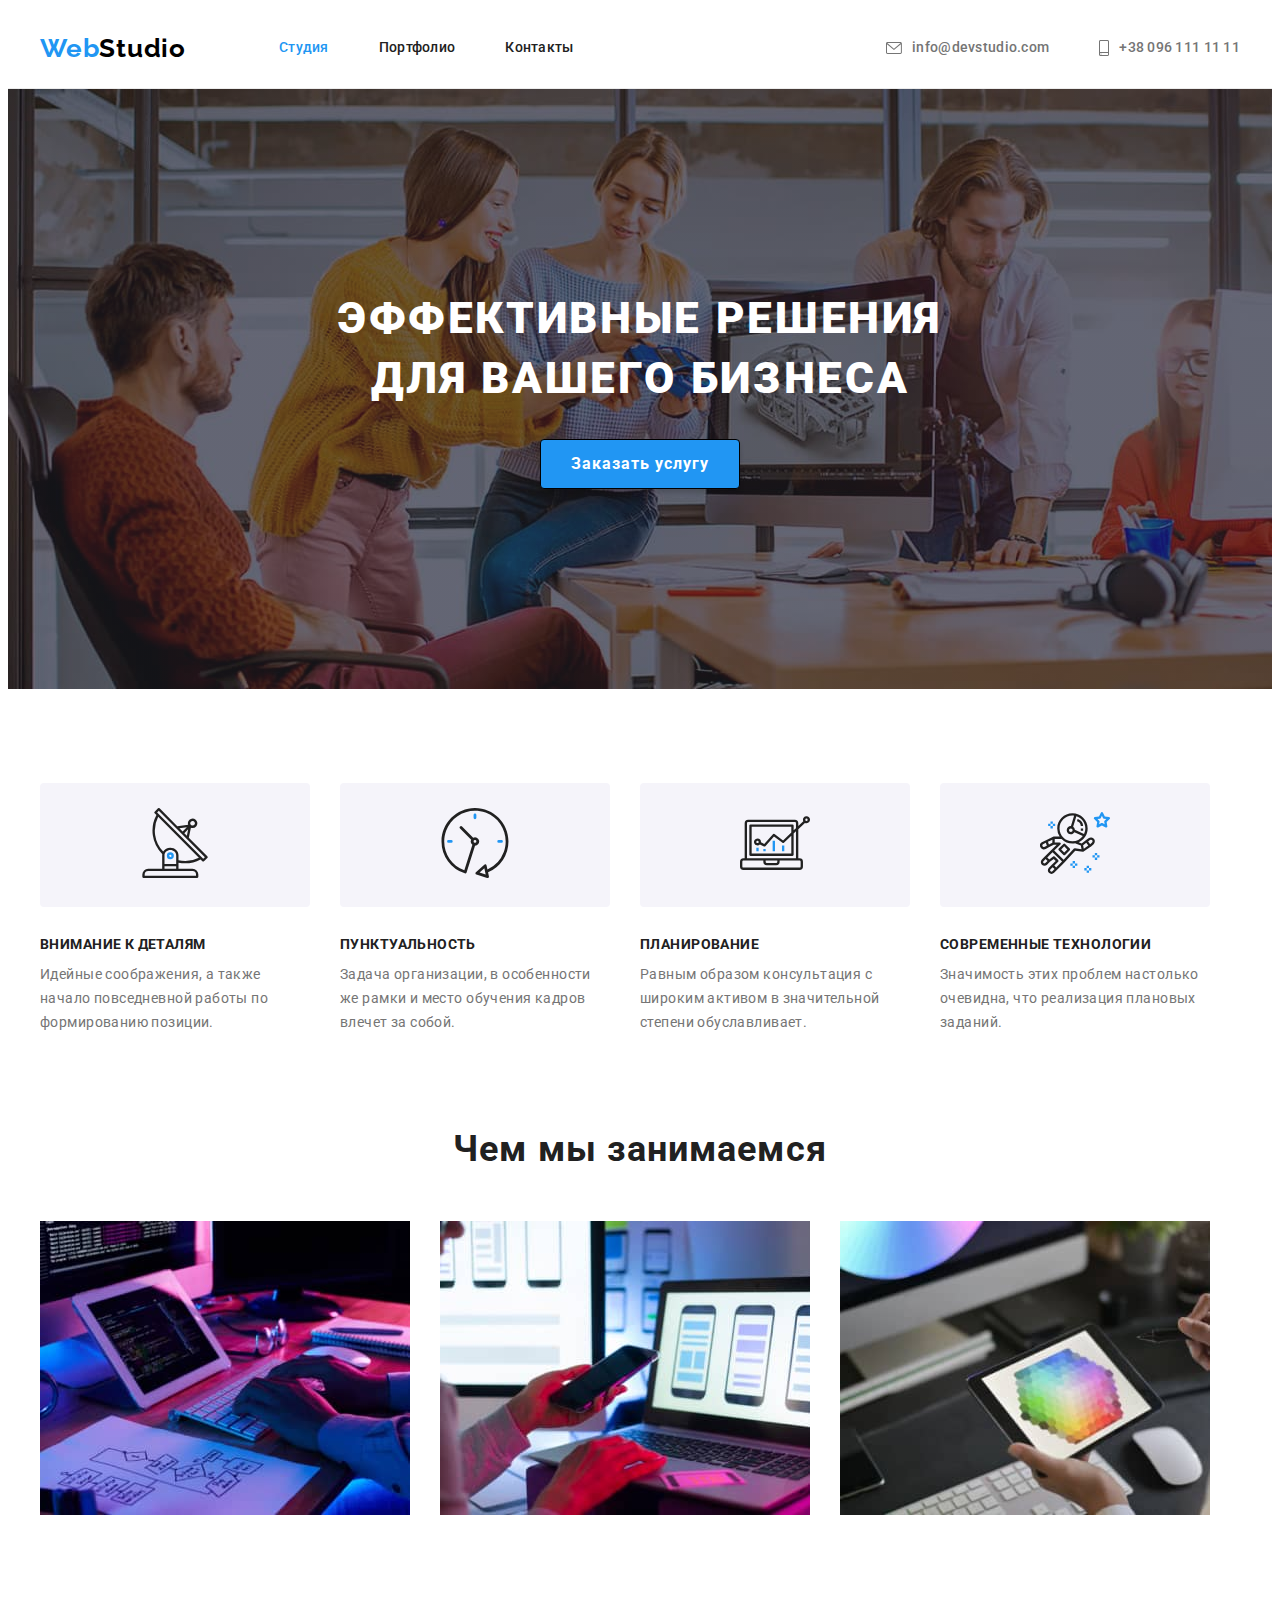
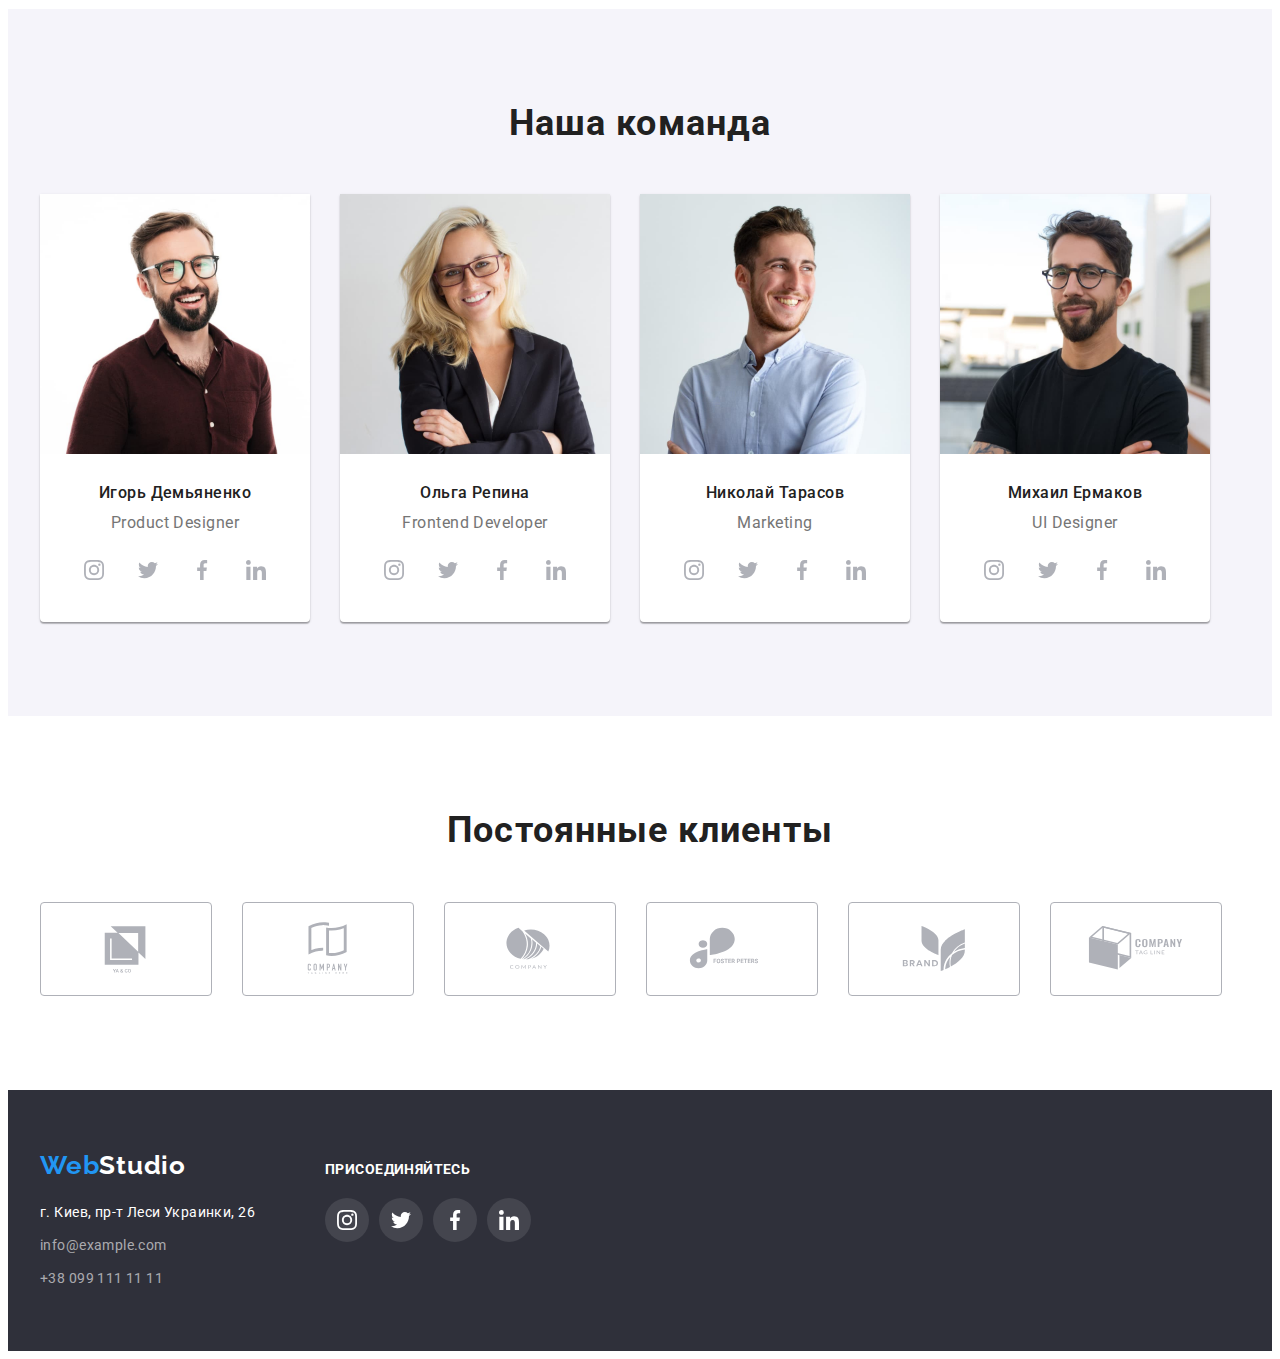
==== commit 40ba057a: "Виконує повністю домашнє завдання 4" ====
--- a/index.html
+++ b/index.html
@@ -33,10 +33,13 @@
                             <use href="./images/icons.svg#icon-envelope"></use>
                         </svg>info@devstudio.com</a>
                 </li>
-                <li class="contact-item"><a class="contact-link" href="tel:+380961111111">+38 096 111 11 11</a></li>
+                <li class="contact-item"><a class="contact-link" href="tel:+380961111111">
+                    <svg class="contact-icon" width="10" height="16">
+                        <use href="./images/icons.svg#icon-smartphone"></use>
+                    </svg>+38 096 111 11 11</a></li>
             </ul>
         </div>
-      </header>
+    </header>
     <main>
         <!-- Hero -->
         <section class="hero">
@@ -52,18 +55,38 @@
                 <h2 class="benefits-title visually-hidden">Наши преимушества</h2>
                 <ul class="benefits-list">
                     <li class="benefits-item">
+                        <div class="thumb">
+                            <svg class="benefits-icon" width="70" height="70">
+                                <use href="./images/benefits-icon.svg#icon-antenna-1"></use>
+                            </svg>
+                        </div>
                         <h3 class="benefits-subtitle">Внимание к деталям</h3>
                         <p class="benefits-text">Идейные соображения, а также начало повседневной работы по формированию позиции.</p>
                     </li>
                     <li class="benefits-item">
+                        <div class="thumb">
+                            <svg class="benefits-icon" width="70" height="70">
+                                <use href="./images/benefits-icon.svg#icon-clock"></use>
+                            </svg>
+                        </div>
                         <h3 class="benefits-subtitle">Пунктуальность</h3>
                         <p class="benefits-text">Задача организации, в особенности же рамки и место обучения кадров влечет за собой.</p>
                     </li>
                     <li class="benefits-item">
+                        <div class="thumb">
+                            <svg class="benefits-icon" width="70" height="70">
+                                <use href="./images/benefits-icon.svg#icon-diagram"></use>
+                            </svg>
+                        </div>
                         <h3 class="benefits-subtitle">Планирование</h3>
                         <p class="benefits-text">Равным образом консультация с широким активом в значительной степени обуславливает.</p>
                     </li>
                     <li class="benefits-item">
+                        <div class="thumb">
+                            <svg class="benefits-icon" width="70" height="70">
+                                <use href="./images/benefits-icon.svg#icon-astronaut"></use>
+                            </svg>
+                        </div>
                         <h3 class="benefits-subtitle">Современные технологии</h3>
                         <p class="benefits-text">Значимость этих проблем настолько очевидна, что реализация плановых заданий.</p>
                     </li>
@@ -241,17 +264,41 @@
                 <h2 class="clients-title">Постоянные клиенты</h2>
                 <ul class="clients-list">
                     <li class="clients-item">
-                        <a class="clients-link" href="./index.html"></a></li>
-                    <li class="clients-item">
-                        <a class="clients-link" href="./index.html"></a></li>
-                    <li class="clients-item">
-                        <a class="clients-link" href="./index.html"></a></li>
-                    <li class="clients-item">
-                        <a class="clients-link" href="./index.html"></a></li>
-                    <li class="clients-item">
-                        <a class="clients-link" href="./index.html"></a></li>
-                    <li class="clients-item">
-                        <a class="clients-link" href="./index.html"></a></li>
+                        <a class="clients-link" href="./index.html">
+                            <svg class="clients-icon" width="106" height="60">
+                                <use href="./images/icons.svg#icon-Client-1"></use>
+                            </svg>
+                        </a></li>
+                    <li class="clients-item">
+                        <a class="clients-link" href="./index.html">
+                             <svg class="clients-icon" width="106" height="60">
+                                <use href="./images/icons.svg#icon-Client-2"></use>
+                            </svg>
+                        </a></li>
+                    <li class="clients-item">
+                        <a class="clients-link" href="./index.html">
+                             <svg class="clients-icon" width="106" height="60">
+                                <use href="./images/icons.svg#icon-Client-3"></use>
+                            </svg>
+                        </a></li>
+                    <li class="clients-item">
+                        <a class="clients-link" href="./index.html">
+                             <svg class="clients-icon" width="106" height="60">
+                                <use href="./images/icons.svg#icon-Client-4"></use>
+                            </svg>
+                        </a></li>
+                    <li class="clients-item">
+                        <a class="clients-link" href="./index.html">
+                             <svg class="clients-icon" width="106" height="60">
+                                <use href="./images/icons.svg#icon-Client-5"></use>
+                            </svg>
+                        </a></li>
+                    <li class="clients-item">
+                        <a class="clients-link" href="./index.html">
+                             <svg class="clients-icon" width="106" height="60">
+                                <use href="./images/icons.svg#icon-Client-6"></use>
+                            </svg>
+                        </a></li>
                 </ul>
             </div>
         </section>
@@ -272,11 +319,35 @@
             </div>
             <div class="join">
                 <h3 class="join-title">присоединяйтесь</h3>
-                <ul class="join-list">
-                    <li class="join-item"><a class="join-link" href="./index.html""></a></li>
-                    <li class="join-item"><a class="join-link" href="./index.html""></a></li>
-                    <li class="join-item"><a class="join-link" href="./index.html""></a></li>
-                    <li class="join-item"><a class="join-link" href="./index.html""></a></li>
+                <ul class="socials-list-footer">
+                    <li class="social-item-footer">
+                        <a class="social-link-footer" href="./index.html" aria-label="иконка Instagram">
+                            <svg class="social-icon-footer" width="20" height="20">
+                                <use href="./images/icons.svg#icon-instagram"></use>
+                            </svg>
+                        </a>
+                    </li>
+                    <li class="social-item-footer">
+                        <a class="social-link-footer" href="./index.html" aria-label="иконка Twitter">
+                            <svg class="social-icon-footer" width="20" height="20">
+                                <use href="./images/icons.svg#icon-twitter"></use>
+                            </svg>
+                        </a>
+                    </li>
+                    <li class="social-item-footer">
+                        <a class="social-link-footer" href="./index.html" aria-label="иконка Facebook">
+                            <svg class="social-icon-footer" width="20" height="20">
+                                <use href="./images/icons.svg#icon-facebook"></use>
+                            </svg>
+                        </a>
+                    </li>
+                    <li class="social-item-footer">
+                        <a class="social-link-footer" href="./index.html" aria-label="иконка LinkedIn">
+                            <svg class="social-icon-footer" width="20" height="20">
+                                <use href="./images/icons.svg#icon-linkedin"></use>
+                            </svg>
+                        </a>
+                    </li>
                 </ul>
             </div>
         </div>
--- a/css/styles.css
+++ b/css/styles.css
@@ -94,8 +94,7 @@
   margin-left: auto;
   padding-left: 0;
 }
-.contact-item {
-}
+
 .contact-item + .contact-item {
   margin-left: 50px;
 }
@@ -122,6 +121,11 @@
 .contact-link:active {
   color: var(--accent-color);
 }
+.contact-link:hover .contact-icon,
+.contact-link:focus .contact-icon {
+  fill: var(--accent-color);
+}
+
 /* Hero */
 .hero {
   background-image: linear-gradient(to right, rgba(47, 48, 58, 0.4), rgba(47, 48, 58, 0.4)),
@@ -195,6 +199,16 @@
   padding-right: 15px;
   margin-left: auto;
   margin-right: auto;
+}
+.thumb {
+  display: block;
+  padding-top: 25px;
+  padding-bottom: 25px;
+  padding-left: 100px;
+  padding-right: 100px;
+  margin-bottom: 30px;
+  background-color: var(--background-gray);
+  border-radius: 4px;
 }
 
 .benefits-title.visually-hidden {
@@ -358,8 +372,6 @@
   align-items: center;
   gap: 10px;
 }
-.social-item {
-}
 .social-link {
   display: flex;
   align-items: center;
@@ -393,6 +405,7 @@
 }
 .clients-title {
   margin: 0;
+  margin-bottom: 50px;
   font-style: normal;
   font-weight: 700;
   font-size: 36px;
@@ -407,6 +420,31 @@
   margin-top: 0;
   margin-bottom: 0;
   padding-left: 0;
+  flex-basis: calc(100%);
+  margin-right: -15px;
+  /* margin-left: -15px; */
+}
+.clients-item {
+}
+.clients-item:not(:last-child) {
+  margin-right: 30px;
+}
+
+.clients-link {
+  display: flex;
+  padding-top: 16px;
+  padding-right: 32px;
+  padding-bottom: 16px;
+  padding-left: 32px;
+
+  border: 1px solid var(--grey-icon-color);
+  border-radius: 4px;
+  fill: var(--grey-icon-color);
+}
+.clients-link:hover,
+.clients-link:focus {
+  fill: var(--accent-color);
+  border-color: var(--accent-color);
 }
 
 /* Footer */
@@ -469,12 +507,38 @@
   letter-spacing: 0.03em;
   text-transform: uppercase;
   color: var(--white-text-color);
-}
-.join-list {
-  margin-top: 20px;
-  margin-bottom: 0;
-  padding-left: 0;
-  list-style: none;
+  margin-bottom: 20px;
+}
+
+.socials-list-footer {
+  list-style: none;
+  display: flex;
+  margin-top: 0;
+  margin-bottom: 0;
+  padding-left: 0;
+  justify-content: center;
+  align-items: center;
+  gap: 10px;
+}
+.social-link-footer {
+  display: flex;
+  align-items: center;
+  justify-content: center;
+  width: 44px;
+  height: 44px;
+  border-radius: 50%;
+  background-color: rgba(255, 255, 255, 0.1);
+}
+.social-icon-footer {
+  fill: var(--white-text-color);
+}
+.social-link-footer:hover,
+.social-link-footer:focus {
+  background-color: var(--accent-color);
+}
+.social-link-footer:hover .social-icon-footer,
+.social-link-footer:focus .social-icon-footer {
+  fill: var(--white-text-color);
 }
 
 /* Portfolio */
